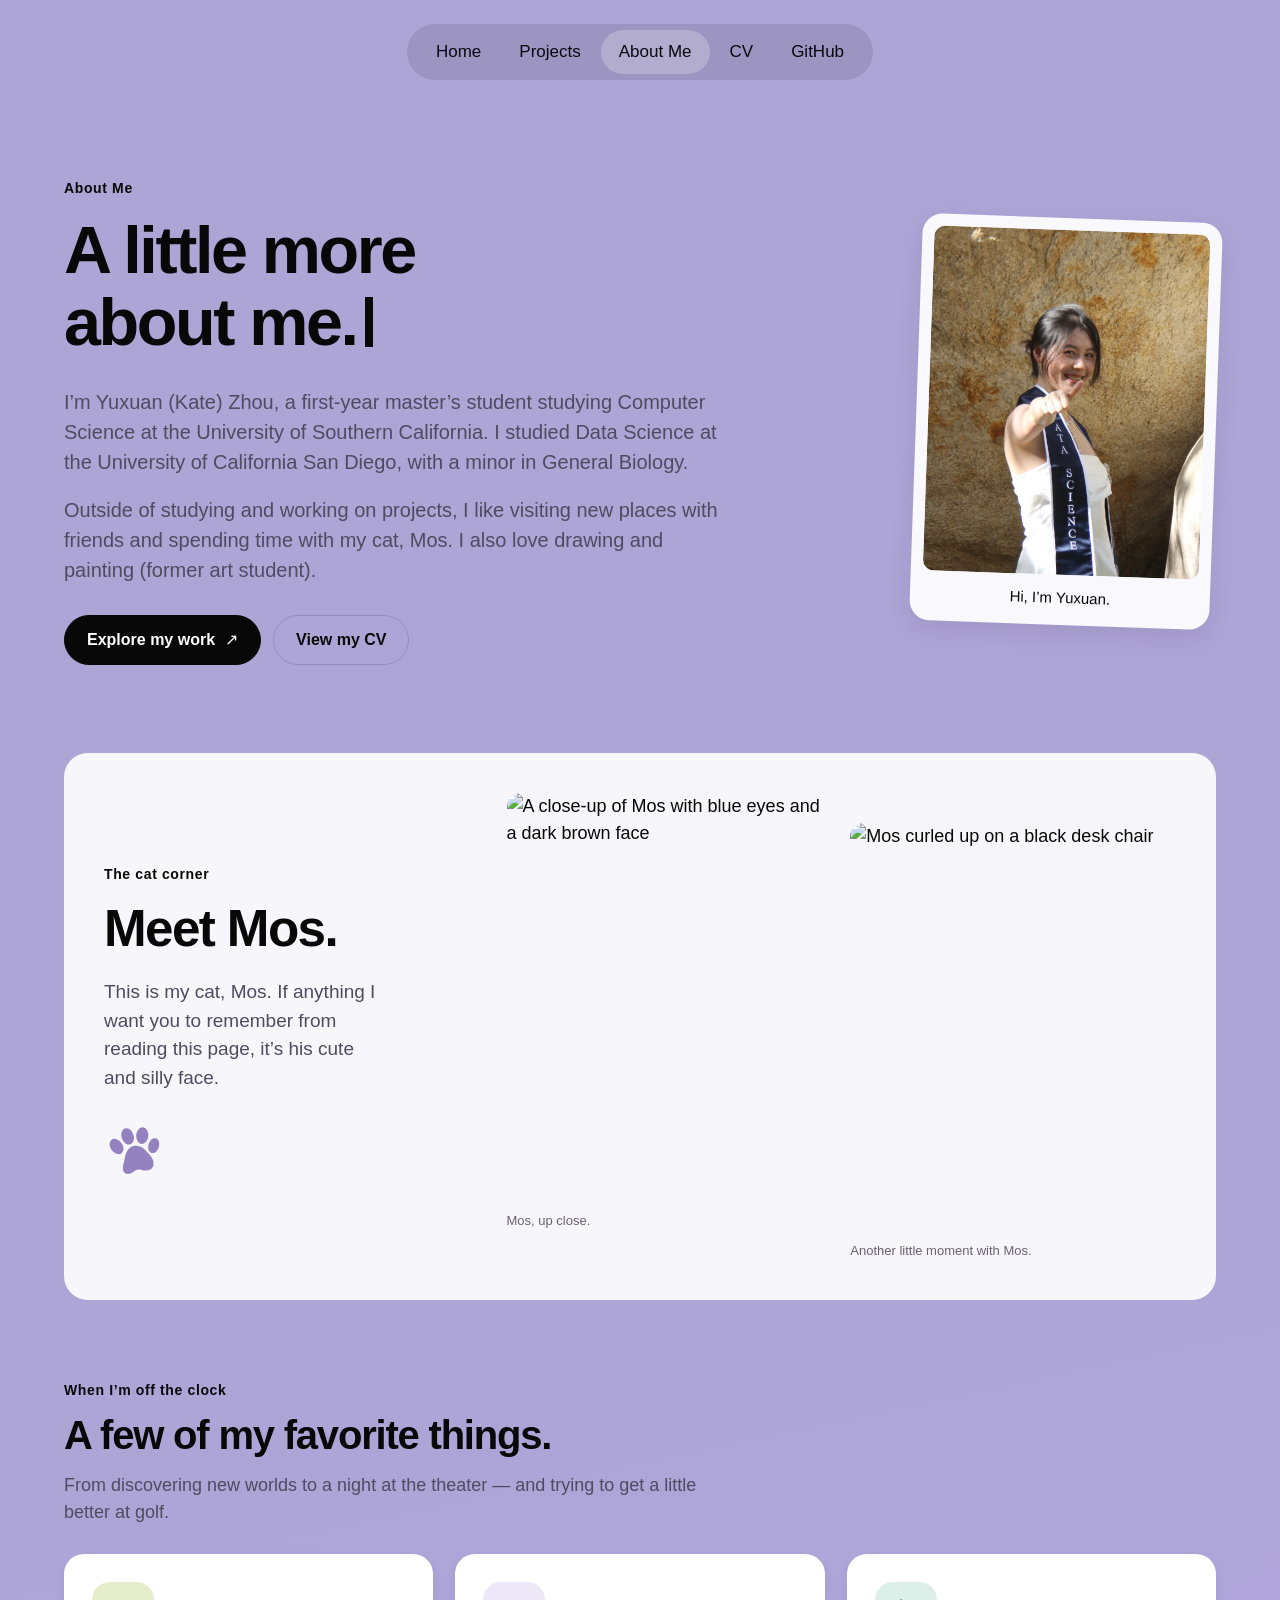
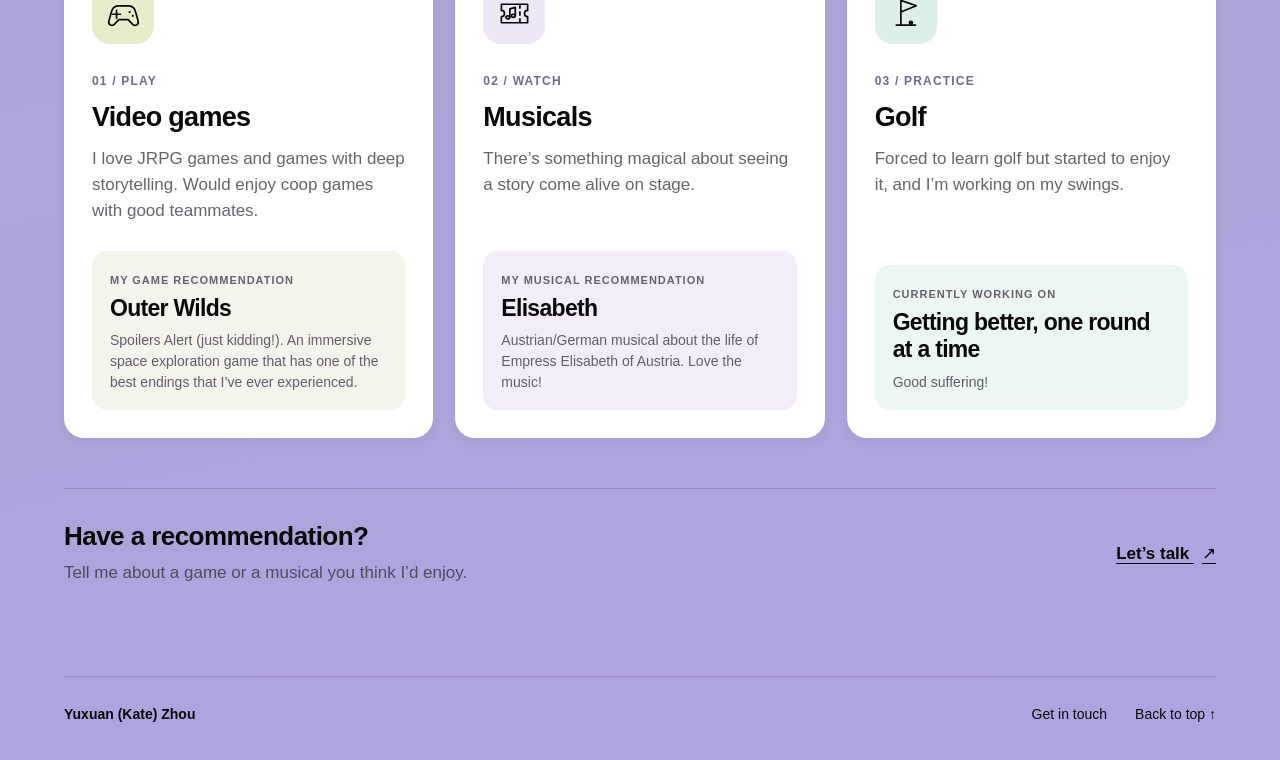
==== about/index.html @ 7f779bfa "New version created" ====
<!DOCTYPE html>
<html lang="en">
<head>
  <meta charset="UTF-8">
  <meta name="viewport" content="width=device-width, initial-scale=1">
  <meta name="description" content="Get to know Yuxuan (Kate) Zhou: a USC computer science master's student, cat owner who enjoys video games, musicals, and golf.">
  <meta name="theme-color" content="#ada5d6">
  <title>About Me — Yuxuan (Kate) Zhou</title>
  <link rel="stylesheet" href="../style.css">
  <link rel="stylesheet" href="style.css">
</head>
<body class="inner-page about-page">
  <main class="page-main" id="main-content">
    <!-- Personal introduction: expand these paragraphs as your story grows. -->
    <header class="about-intro-grid">
      <div class="about-intro-text">
        <p class="eyebrow">About Me</p>
        <h1 class="page-title">A little more<br>about me.</h1>
        <div class="about-bio">
          <p>I’m Yuxuan (Kate) Zhou, a first-year master’s student studying Computer Science at the University of Southern California. I studied Data Science at the University of California San Diego, with a minor in General Biology.</p>
          <p>Outside of studying and working on projects, I like visiting new places with friends and spending time with my cat, Mos. I also love drawing and painting (former art student).</p>
        </div>
        <div class="button-row">
          <a class="button" href="../projects/">Explore my work <span aria-hidden="true">↗</span></a>
          <a class="button secondary" href="../cv/">View my CV</a>
        </div>
      </div>
      <figure class="about-portrait-frame">
        <img src="../images/portrait.JPG" alt="Yuxuan (Kate) Zhou outdoors beside a running track" width="3708" height="2730" fetchpriority="high">
        <figcaption>Hi, I’m Yuxuan.</figcaption>
      </figure>
    </header>

    <!-- Mos: both photographs are original assets from the portfolio. -->
    <section class="about-mos" aria-labelledby="mos-title">
      <div class="about-mos-copy">
        <p class="eyebrow">The cat corner</p>
        <h2 id="mos-title">Meet Mos.</h2>
        <p>This is my cat, Mos. If anything I want you to remember from reading this page, it’s his cute and silly face.</p>
        <svg class="about-paw" aria-hidden="true" viewBox="0 0 80 80" fill="currentColor">
          <ellipse cx="18" cy="30" rx="8" ry="11" transform="rotate(-24 18 30)"/>
          <ellipse cx="35" cy="20" rx="8" ry="11" transform="rotate(-7 35 20)"/>
          <ellipse cx="54" cy="23" rx="8" ry="11" transform="rotate(16 54 23)"/>
          <ellipse cx="66" cy="39" rx="7" ry="10" transform="rotate(29 66 39)"/>
          <path d="M24 51c3-9 8-17 17-17 8 0 13 7 18 17 7 15-4 22-15 16-4-2-7-2-11 0-12 5-17-4-9-16Z"/>
        </svg>
      </div>
      <div class="about-mos-photos">
        <figure>
          <img src="../images/mos.jpeg" alt="A close-up of Mos with blue eyes and a dark brown face" loading="lazy">
          <figcaption>Mos, up close.</figcaption>
        </figure>
        <figure>
          <img src="../images/mos2.jpeg" alt="Mos curled up on a black desk chair" loading="lazy">
          <figcaption>Another little moment with Mos.</figcaption>
        </figure>
      </div>
    </section>

    <!-- Hobbies and recommendations. Each pick is easy to update independently. -->
    <section class="about-interests" aria-labelledby="interests-title">
      <div class="about-section-title">
        <p class="eyebrow">When I’m off the clock</p>
        <h2 id="interests-title">A few of my favorite things.</h2>
        <p class="about-section-description">From discovering new worlds to a night at the theater — and trying to get a little better at golf.</p>
      </div>
      <div class="about-interest-grid">
        <article class="about-interest-card game-card">
          <div class="about-interest-icon about-game-icon">
            <svg aria-hidden="true" viewBox="0 0 48 48" fill="none" stroke="currentColor" stroke-width="2.2" stroke-linecap="round" stroke-linejoin="round">
              <path d="M17 14h14c5 0 8 4 9 9l3 11c1 5-4 7-7 4l-6-6H18l-6 6c-3 3-8 1-7-4l3-11c1-5 4-9 9-9Z"/>
              <path d="M15 20v10m-5-5h10"/>
              <circle cx="32" cy="22" r="1.4" fill="currentColor" stroke="none"/>
              <circle cx="36" cy="27" r="1.4" fill="currentColor" stroke="none"/>
            </svg>
          </div>
          <p class="interest-category">01 / PLAY</p>
          <h3>Video games</h3>
          <p>I love JRPG games and games with deep storytelling. Would enjoy coop games with good teammates.</p>
          <div class="about-interest-pick">
            <span class="pick-label">My game recommendation</span>
            <strong>Outer Wilds</strong>
            <span>Spoilers Alert (just kidding!). An immersive space exploration game that has one of the best endings that I’ve ever experienced. </span>
          </div>
        </article>
        <article class="about-interest-card musical-card">
          <div class="about-interest-icon about-musical-icon">
            <svg aria-hidden="true" viewBox="0 0 48 48" fill="none" stroke="currentColor" stroke-width="2.2" stroke-linecap="round" stroke-linejoin="round">
              <path d="M7 12h34v8a4 4 0 0 0 0 8v8H7v-8a4 4 0 0 0 0-8v-8Z"/>
              <path d="M31 13v4m0 5v4m0 5v4M18 28V18l7-2v10"/>
              <ellipse cx="15.5" cy="29" rx="2.5" ry="2"/>
              <ellipse cx="22.5" cy="27" rx="2.5" ry="2"/>
            </svg>
          </div>
          <p class="interest-category">02 / WATCH</p>
          <h3>Musicals</h3>
          <p>There’s something magical about seeing a story come alive on stage.</p>
          <div class="about-interest-pick">
            <span class="pick-label">My musical recommendation</span>
            <strong>Elisabeth</strong>
            <span>Austrian/German musical about the life of Empress Elisabeth of Austria. Love the music!</span>
          </div>
        </article>
        <article class="about-interest-card golf-card">
          <div class="about-interest-icon about-golf-icon">
            <svg aria-hidden="true" viewBox="0 0 48 48" fill="none" stroke="currentColor" stroke-width="2.2" stroke-linecap="round" stroke-linejoin="round">
              <path d="M18 39V7l20 7-20 8"/>
              <path d="M12 39h25"/>
              <circle cx="31" cy="36" r="3" fill="currentColor" stroke="none"/>
            </svg>
          </div>
          <p class="interest-category">03 / PRACTICE</p>
          <h3>Golf</h3>
          <p>Forced to learn golf but started to enjoy it, and I’m working on my swings.</p>
          <div class="about-interest-pick">
            <span class="pick-label">Currently working on</span>
            <strong>Getting better, one round at a time</strong>
            <span>Good suffering!</span>
          </div>
        </article>
      </div>
    </section>

    <section class="about-recommendation" aria-labelledby="recommendation-title">
      <div>
        <h2 id="recommendation-title">Have a recommendation?</h2>
        <p>Tell me about a game or a musical you think I’d enjoy.</p>
      </div>
      <a class="text-link" href="../contact/">Let’s talk <span aria-hidden="true">↗</span></a>
    </section>
  </main>
  <footer class="site-footer"></footer>
  <script type="module" src="../global.js"></script>
</body>
</html>
---- style.css ----
/* The supplied reference: lavender canvas, generous type, original imagery. */
:root {
  color-scheme: light;
  --background: #ada5d6;
  --background-end: #b0a4e0;
  --nav-background: #9c94c1;
  --ink: #080809;
  --muted: #4f4b60;
  --card-muted: #66646a;
  --line: rgb(36 26 62 / 17%);
  --radius: 17px;
  --content-width: 1152px;
  font-family: Arial, Helvetica, sans-serif;
  font-synthesis: none;
  text-rendering: optimizeLegibility;
  -webkit-font-smoothing: antialiased;
}
* { box-sizing: border-box; }
html { min-width: 320px; scroll-behavior: smooth; scroll-padding-top: 32px; }
body { margin: 0; min-height: 100vh; color: var(--ink); background: linear-gradient(168deg, var(--background) 55%, var(--background-end) 100%); font-size: 18px; line-height: 1.5; }
button, input, textarea, select { font: inherit; }
button, a, input, textarea { -webkit-tap-highlight-color: transparent; }
a { color: inherit; text-underline-offset: 4px; }
button { cursor: pointer; }
img { display: block; max-width: 100%; height: auto; }
h1, h2, h3, p, figure { margin: 0; }
a:focus-visible, button:focus-visible, input:focus-visible, textarea:focus-visible { outline: 3px solid #41305f; outline-offset: 5px; }
[hidden] { display: none !important; }
::selection { background: #e4f4b8; color: #080809; }
.sr-only { position: absolute; width: 1px; height: 1px; padding: 0; margin: -1px; overflow: hidden; clip-path: inset(50%); white-space: nowrap; border: 0; }
.skip-link { position: absolute; z-index: 10; top: 12px; left: 12px; padding: 10px 18px; border-radius: 8px; background: #fff; transform: translateY(-160%); }
.skip-link:focus { transform: translateY(0); }
.site-nav { display: flex; align-items: center; justify-content: center; gap: 2px; width: max-content; max-width: calc(100% - 32px); min-height: 56px; margin: 24px auto 0; padding: 5px 11px; border-radius: 999px; background: var(--nav-background); }
.site-nav a { padding: 11px 18px; border-radius: 999px; color: #09080e; text-decoration: none; white-space: nowrap; font-size: 17px; line-height: 1.3; transition: background 180ms ease; }
.site-nav a:hover, .site-nav a.current { background: rgb(255 255 255 / 22%); }

/* Homepage */
.introduction { margin-top: 141px; }
.hero-heading { width: calc(100% - 184px); max-width: 1160px; margin: 0 auto 80px; font-size: clamp(42px, 5.08vw, 68px); line-height: 1.09; letter-spacing: -2.8px; font-weight: 750; }
.hero-heading > .hero-line { position: relative; display: block; padding-right: .2em; }
.typewriter-reserve { display: block; visibility: hidden; }
.typewriter-output { position: absolute; inset: 0; padding-right: .2em; }
.typewriter-output.is-current::after { content: ''; display: inline-block; width: .15em; height: .84em; margin-left: .04em; margin-right: -.19em; vertical-align: -.025em; background: currentColor; animation: cursor-blink 1s step-end infinite; }
@keyframes cursor-blink { 0%, 49% { opacity: 1; } 50%, 100% { opacity: 0; } }

/* Only the main title of each inner page has a blinking block cursor.
   The Home hero already has its own typing cursor. Section headings and
   project/card headings intentionally remain static. */
main h1.page-title::after {
  content: '';
  display: inline-block;
  box-sizing: border-box;
  width: .13em;
  height: .75em;
  margin-left: .12em;
  vertical-align: -.035em;
  background: currentColor;
  animation: cursor-blink 1s step-end infinite;
}

.about-section { width: calc(100% - 184px); max-width: 1160px; margin-inline: auto; display: grid; grid-template-columns: 1.27fr 1fr; align-items: center; gap: 64px; scroll-margin-top: 40px; }
.about-photo { overflow: hidden; border-radius: var(--radius); background: #c9c4df; aspect-ratio: 576 / 388; }
.about-photo img { width: 100%; height: 100%; object-fit: cover; object-position: 50% 46%; }
.about-copy h2 { margin-bottom: 22px; font-size: clamp(27px, 2.9vw, 40px); line-height: 1.13; letter-spacing: -1px; }
.about-copy p { max-width: 455px; color: var(--muted); font-size: 20px; line-height: 1.32; }
.intro-about-link { display: inline-flex; align-items: center; gap: 14px; margin-top: 27px; font-size: 17px; font-weight: 600; text-decoration: none; }
.intro-about-link:hover { text-decoration: underline; }
.intro-about-link span { font-size: 22px; }
.recent-work { margin-top: 140px; }
.section-heading { display: flex; align-items: baseline; justify-content: space-between; gap: 24px; max-width: 1040px; width: calc(100% - 184px); margin: 0 auto 42px; }
.section-heading h2 { font-size: 48px; line-height: 1.1; letter-spacing: -1.7px; }
.all-projects-link { font-size: 16px; text-decoration: none; white-space: nowrap; }
.all-projects-link span { display: inline-block; margin-left: 8px; transition: transform 180ms ease; }
.all-projects-link:hover span { transform: translate(2px, -2px); }
.all-projects-link:hover { text-decoration: underline; }
.projects { display: grid; grid-template-columns: repeat(3, minmax(0, 1fr)); gap: 32px; align-items: stretch; }
.home-projects { max-width: var(--content-width); width: calc(100% - 128px); margin-inline: auto; }
.project-card { min-width: 0; display: flex; flex-direction: column; overflow: hidden; border-radius: var(--radius); background: #fff; box-shadow: 0 5px 9px rgb(36 26 62 / 7%), 0 0 0 1px rgb(255 255 255 / 15%); transition: transform 200ms ease, box-shadow 200ms ease; }
.project-card:hover { transform: translateY(-5px); box-shadow: 0 12px 26px rgb(36 26 62 / 13%); }
.project-image-link { display: block; aspect-ratio: 1.52; overflow: hidden; background: #f4f3f8; border-bottom: 1px solid #efedf4; }
.project-image-link img { width: 100%; height: 100%; object-fit: contain; transition: transform 350ms ease; }
.project-card:hover .project-image-link img { transform: scale(1.025); }
.project-card-content { display: flex; flex: 1; flex-direction: column; padding: 25px 24px 22px; }
.project-card h2, .project-card h3 { margin-bottom: 12px; font-size: 25px; font-weight: 700; line-height: 1.16; letter-spacing: -.65px; }
.project-card h2 a, .project-card h3 a { text-decoration: none; }
.project-card h2 a:hover, .project-card h3 a:hover { text-decoration: underline; }
.project-card p { color: var(--card-muted); font-size: 18px; line-height: 1.4; }
.project-meta { display: flex; align-items: center; justify-content: space-between; gap: 16px; margin-top: auto; padding-top: 30px; font-size: 18px; }
.project-arrow { font-size: 24px; line-height: 1; }
.project-poster-link { align-self: flex-start; margin-top: 14px; color: #4b386f; font-size: 15px; font-weight: 700; text-decoration-thickness: 1px; }
.project-poster-link:hover { color: #181025; }
.sepsis-poster { margin: 0 0 36px; }
.sepsis-poster a { display: block; border-radius: 14px; overflow: hidden; background: #fff; box-shadow: 0 5px 18px rgb(36 26 62 / 12%); }
.sepsis-poster img { width: 100%; height: auto; }
.sepsis-poster figcaption { margin-top: 12px; color: var(--muted); font-size: 14px; }
.sepsis-overview { margin-bottom: 30px; }
.sepsis-overview h2 { margin-bottom: 18px; font-size: 30px; letter-spacing: -.5px; }
.sepsis-overview p { max-width: 860px; color: #514d5a; }
.sepsis-overview p + p { margin-top: 16px; }
.sepsis-stats { display: grid; grid-template-columns: repeat(5, minmax(0, 1fr)); gap: 14px; margin: 28px 0; }
.sepsis-stats > div { min-width: 0; padding: 18px 14px; border-radius: 13px; background: #eeeaf9; }
.sepsis-stats dt { color: #605875; font-size: 12px; font-weight: 700; line-height: 1.25; text-transform: uppercase; letter-spacing: .04em; }
.sepsis-stats dd { margin: 6px 0 0; font-size: clamp(18px, 2.4vw, 28px); font-weight: 800; line-height: 1.1; }
.sepsis-overview .sepsis-note { color: #665c76; font-size: 14px; }
@media (max-width: 800px) { .sepsis-stats { grid-template-columns: repeat(3, minmax(0, 1fr)); } }
@media (max-width: 560px) { .sepsis-stats { grid-template-columns: repeat(2, minmax(0, 1fr)); } }
.site-footer { display: flex; align-items: center; justify-content: space-between; gap: 24px; max-width: var(--content-width); width: calc(100% - 128px); margin: 90px auto 0; padding: 27px 0 35px; border-top: 1px solid var(--line); font-size: 14px; }
.site-footer a { text-decoration: none; }
.site-footer a:hover { text-decoration: underline; }
.footer-name { font-weight: 700; }
.footer-links { display: flex; gap: 28px; }
.noscript-note { max-width: var(--content-width); margin: 24px auto; padding: 24px; }

/* Shared inner-page layout */
.page-main { max-width: var(--content-width); width: calc(100% - 128px); margin: 98px auto 0; }
.page-heading { margin-bottom: 48px; }
.eyebrow { margin-bottom: 16px; font-size: 14px; font-weight: 600; letter-spacing: .045em; }
.page-title { font-size: clamp(42px, 5.2vw, 68px); line-height: 1.08; letter-spacing: -2.4px; margin-bottom: 22px; }
.page-description { max-width: 740px; color: var(--muted); font-size: 21px; line-height: 1.5; }
.surface { padding: 40px; border-radius: 20px; background: #fff; box-shadow: 0 5px 15px rgb(36 26 62 / 5%); }
.button { display: inline-flex; align-items: center; justify-content: center; gap: 10px; min-height: 48px; padding: 12px 22px; border: 1px solid var(--ink); border-radius: 999px; background: var(--ink); color: #fff; font-size: 16px; font-weight: 600; text-decoration: none; transition: background 180ms ease, transform 180ms ease; }
.button:hover { background: #302840; transform: translateY(-1px); }
.button.secondary { background: transparent; color: var(--ink); border-color: var(--line); }
.button.secondary:hover { background: rgb(255 255 255 / 30%); }
.text-link { font-weight: 600; }
.button-row { display: flex; flex-wrap: wrap; gap: 12px; margin-top: 24px; }
.project-toolbar { display: flex; align-items: center; justify-content: space-between; flex-wrap: wrap; gap: 20px; margin-bottom: 24px; }
.year-filters { display: flex; flex-wrap: wrap; gap: 8px; }
.filter-button { min-height: 42px; border: 1px solid var(--line); border-radius: 999px; padding: 8px 18px; background: transparent; color: var(--ink); font-size: 15px; transition: background 180ms ease; }
.filter-button:hover { background: rgb(255 255 255 / 22%); }
.filter-button[aria-pressed="true"] { background: var(--ink); border-color: var(--ink); color: #fff; }
.search-field { display: flex; align-items: center; gap: 10px; width: 280px; max-width: 100%; padding: 10px 15px; border: 1px solid var(--line); border-radius: 999px; background: rgb(255 255 255 / 18%); }
.search-field input { width: 100%; min-width: 0; padding: 0; border: 0; outline: 0; background: transparent; color: var(--ink); font-size: 15px; }
.search-field input::placeholder { color: var(--muted); opacity: 1; }
.search-field:focus-within { outline: 2px solid #41305f; outline-offset: 3px; }
.project-count { margin-bottom: 22px; color: var(--muted); font-size: 15px; }
.empty-state { grid-column: 1 / -1; padding: 56px 24px; border: 1px solid var(--line); border-radius: var(--radius); text-align: center; }
.empty-state h2 { margin-bottom: 12px; font-size: 30px; letter-spacing: -.5px; }
.empty-state p { margin-bottom: 24px; color: var(--muted); }
.resume-hero { display: grid; grid-template-columns: 185px 1fr; align-items: center; gap: 40px; margin-bottom: 48px; }
.resume-photo { width: 185px; height: 185px; border-radius: 50%; object-fit: cover; object-position: 50% 40%; }
.resume-hero .page-title { font-size: clamp(36px, 4.7vw, 60px); }
.resume-contact { display: flex; flex-wrap: wrap; gap: 8px 24px; margin: 18px 0; padding: 0; list-style: none; font-size: 15px; }
.resume-meta { color: #716a7c; font-size: 15px; margin-bottom: 8px; }
.resume-section { padding-top: 30px; margin-top: 30px; border-top: 1px solid var(--line); }
.resume-section h2 { font-size: 29px; line-height: 1.2; letter-spacing: -.6px; margin-bottom: 25px; }
.resume-entry + .resume-entry { margin-top: 28px; }
.resume-entry h3 { font-size: 20px; line-height: 1.35; margin-bottom: 6px; }
.resume-entry p, .resume-section li { color: #514d5a; }
.resume-section ul { padding-left: 22px; margin: 12px 0 0; }
.resume-section li + li { margin-top: 7px; }
.contact-surface { max-width: 790px; }
.contact-form { display: grid; gap: 24px; max-width: 750px; }
.form-field { display: grid; gap: 8px; }
.form-field label { font-size: 16px; font-weight: 600; }
.form-field input, .form-field textarea { min-width: 0; width: 100%; padding: 13px 15px; border: 1px solid #d8d3e3; border-radius: 10px; background: #faf9fc; color: var(--ink); font-size: 16px; }
.form-field textarea { resize: vertical; min-height: 180px; }
.form-status, .form-help { font-size: 15px; color: var(--muted); }
.form-help { margin-bottom: 24px; }
.contact-form .button { justify-self: start; }
.article-layout { display: grid; grid-template-columns: minmax(0, 1.15fr) minmax(0, 1fr); gap: 40px; align-items: start; }
.article-image { width: 100%; overflow: hidden; border-radius: 12px; background: #fff; }
.page-heading > .text-link { display: inline-block; margin-bottom: 26px; font-size: 15px; }
.article-body h2 { margin-bottom: 18px; font-size: 30px; line-height: 1.2; letter-spacing: -.6px; }
.article-body p + p { margin-top: 18px; }
.article-body p { color: #514d5a; }
.article-body .button { margin-top: 26px; }
.article-facts { display: grid; gap: 18px; margin: 28px 0; }
.article-facts dt { font-size: 13px; text-transform: uppercase; letter-spacing: .07em; color: #716a7c; }
.article-facts dd { margin: 3px 0 0; font-weight: 600; }

/* Research document pages: scrollable complete PDF with direct-open fallback. */
.poster-section, .document-section { margin: 0 0 42px; }
.document-section { margin-top: 44px; }
.document-heading { display: flex; align-items: end; justify-content: space-between; flex-wrap: wrap; gap: 14px; margin-bottom: 18px; }
.document-heading .eyebrow { margin-bottom: 6px; }
.document-heading h2 { font-size: clamp(26px, 3vw, 38px); line-height: 1.2; letter-spacing: -.8px; }
.document-heading .text-link { font-size: 15px; }
.document-reader { overflow: hidden; border: 1px solid var(--line); border-radius: 16px; background: #fff; box-shadow: 0 5px 18px rgb(36 26 62 / 9%); }
.document-reader-top { display: flex; align-items: center; justify-content: space-between; flex-wrap: wrap; gap: 8px; padding: 14px 20px; border-bottom: 1px solid #e3deef; font-size: 14px; }
.document-reader-top span { color: var(--muted); }
.document-reader iframe { display: block; width: 100%; height: min(80vh, 940px); min-height: 550px; border: 0; background: #fff; }
.reader-actions { margin: 18px 20px; }
.reader-fallback { padding: 12px 20px 18px; color: var(--muted); font-size: 15px; }
.report-missing { padding: 28px; background: #fff; }
.report-missing h3 { margin: 0 0 12px; font-size: 23px; }
.report-missing p { margin: 10px 0; color: var(--muted); font-size: 16px; }
.report-missing code { overflow-wrap: anywhere; color: #452a71; }
@media (max-width: 560px) {
  .document-reader iframe { min-height: 520px; height: 72vh; }
  .document-reader-top { padding: 12px 16px; }
  .report-missing { padding: 20px; }
}

/* Existing code-statistics page. */
body:has(#chart) { padding-inline: max(24px, calc((100% - 1152px) / 2)); }
#stats dl, dl.stats { display: flex; flex-wrap: wrap; gap: 24px; }
.gridlines { color: #ccc; }
#commit-tooltip { background: #fff; padding: 16px; border-radius: 10px; opacity: 0; visibility: hidden; transition: opacity 180ms ease; }
.tooltip { position: fixed; top: 1em; left: 1em; }
circle.selected { fill: #ed687b; }
.selection { fill-opacity: .1; stroke: #080809; stroke-dasharray: 5 3; }

@media (min-width: 1220px) {
  .hero-heading, .about-section { width: calc(100% - 120px); max-width: 1160px; margin-left: max(72px, calc((100% - 1040px) / 2)); margin-right: 0; }
  .hero-heading { font-size: 64px; }
  .hero-heading > .hero-line { white-space: nowrap; }
  .about-section { grid-template-columns: 576px minmax(0, 1fr); max-width: 1096px; }
}
@media (max-width: 1099px) {
  .introduction { margin-top: 100px; }
  .hero-heading, .about-section { width: calc(100% - 96px); }
  .hero-heading { margin-bottom: 64px; font-size: clamp(40px, 5.3vw, 58px); letter-spacing: -2px; }
  .about-section { gap: 36px; grid-template-columns: 1.1fr 1fr; }
  .about-copy p { font-size: 18px; line-height: 1.45; }
  .about-copy h2 { font-size: 30px; }
  .home-projects, .page-main, .site-footer { width: calc(100% - 64px); }
  .section-heading { width: calc(100% - 96px); }
  .projects { gap: 22px; }
  .project-card-content { padding: 22px 20px; }
  .project-card h2, .project-card h3 { font-size: 23px; }
  .project-card p { font-size: 17px; }
  .recent-work { margin-top: 100px; }
}
@media (max-width: 800px) {
  .projects { grid-template-columns: repeat(2, minmax(0, 1fr)); }
  .about-section { grid-template-columns: 1fr; gap: 30px; }
  .about-photo { aspect-ratio: 1.55; }
  .about-copy { max-width: 610px; }
  .about-copy p { max-width: none; font-size: 19px; }
  .about-copy h2 { font-size: 34px; margin-bottom: 16px; }
  .recent-work { margin-top: 80px; }
  .section-heading h2 { font-size: 40px; }
  .page-main { margin-top: 72px; }
  .article-layout { grid-template-columns: 1fr; }
  .resume-hero { grid-template-columns: 130px 1fr; gap: 28px; }
  .resume-photo { width: 130px; height: 130px; }
  .surface { padding: 30px; }
}
@media (max-width: 560px) {
  html { scroll-padding-top: 20px; }
  body { font-size: 17px; }
  .site-nav { margin-top: 18px; min-height: 50px; padding: 4px 7px; gap: 0; }
  .site-nav a { padding: 10px 10px; font-size: 14px; }
  .introduction { margin-top: 68px; }
  .hero-heading, .about-section, .section-heading, .home-projects, .page-main, .site-footer { width: calc(100% - 40px); }
  .hero-heading { margin-bottom: 40px; font-size: clamp(36px, 8.5vw, 46px); line-height: 1.1; letter-spacing: -1.65px; }
  .hero-heading > .hero-line + .hero-line { margin-top: 7px; }
  .about-section { gap: 28px; }
  .about-photo { aspect-ratio: 1.33; border-radius: 14px; }
  .about-copy h2 { font-size: 29px; letter-spacing: -.8px; }
  .about-copy p { font-size: 18px; line-height: 1.5; }
  .recent-work { margin-top: 68px; }
  .section-heading { gap: 12px; margin-bottom: 26px; }
  .section-heading h2 { font-size: 34px; letter-spacing: -1.3px; }
  .all-projects-link { font-size: 14px; }
  .all-projects-link span { margin-left: 4px; }
  .projects { grid-template-columns: 1fr; gap: 26px; }
  .project-card-content { padding: 24px; }
  .project-card h2, .project-card h3 { font-size: 25px; }
  .project-card p { font-size: 18px; }
  .project-meta { padding-top: 28px; }
  .site-footer { flex-direction: column; align-items: flex-start; gap: 15px; margin-top: 64px; padding-block: 24px 30px; }
  .footer-links { width: 100%; justify-content: space-between; }
  .page-main { margin-top: 60px; }
  .page-heading { margin-bottom: 35px; }
  .page-title { font-size: 43px; letter-spacing: -1.8px; }
  .page-description { font-size: 19px; }
  .project-toolbar { gap: 18px; }
  .year-filters { gap: 6px; }
  .filter-button { padding-inline: 14px; }
  .search-field { width: 100%; }
  .surface { padding: 24px; border-radius: 16px; }
  .resume-hero { grid-template-columns: 1fr; gap: 24px; }
  .resume-photo { width: 140px; height: 140px; }
  .resume-hero .page-title { font-size: 40px; }
  .resume-contact { flex-direction: column; gap: 9px; overflow-wrap: anywhere; }
  .resume-section h2 { font-size: 26px; }
  .article-layout { gap: 28px; }
  .article-body h2 { font-size: 27px; }
}
@media (max-width: 380px) {
  .site-nav { padding-inline: 5px; }
  .site-nav a { padding-inline: 9px; font-size: 13px; }
}
@media (prefers-reduced-motion: reduce) {
  html { scroll-behavior: auto; }
  *, *::before, *::after { transition: none !important; animation: none !important; }
  .typewriter-output::after { display: none !important; }
  main h1.page-title::after { display: none !important; }
}
@media print {
  body { background: #fff; color: #000; font-size: 11pt; }
  .site-nav, .site-footer, .skip-link, [data-print], .print-hidden { display: none !important; }
  main h1.page-title::after, .typewriter-output::after { display: none !important; }
  .page-main { width: 100%; max-width: none; margin: 0; }
  .surface { padding: 0; box-shadow: none; }
  .resume-hero { grid-template-columns: 90px 1fr; gap: 20px; margin-bottom: 20px; }
  .resume-photo { width: 90px; height: 90px; }
  .resume-hero .page-title { font-size: 27pt; }
  .resume-section { margin-top: 18px; padding-top: 18px; }
  .resume-section h2 { font-size: 17pt; break-after: avoid; }
  .resume-entry { break-inside: avoid; }
  a { text-decoration: none; }
}
---- about/style.css ----
/* Page-specific layout; shared typography and navigation live in ../style.css. */
.about-intro-grid {
  display: grid;
  grid-template-columns: minmax(0, 1fr) 300px;
  align-items: center;
  gap: 88px;
}
.about-intro-text .page-title { margin-bottom: 28px; }
.about-bio { max-width: 660px; font-size: 20px; line-height: 1.5; color: var(--muted); }
.about-bio p + p { margin-top: 18px; }
.about-intro-text .button-row { margin-top: 30px; }
.about-portrait-frame { padding: 12px 12px 15px; border-radius: 20px; background: #f9f8fc; transform: rotate(2deg); box-shadow: 0 9px 24px rgb(36 26 62 / 10%); }
.about-portrait-frame img { width: 100%; aspect-ratio: 4 / 5; height: auto; object-fit: cover; object-position: 53% 45%; border-radius: 11px; }
.about-portrait-frame figcaption { margin-top: 12px; text-align: center; font-size: 15px; }

.about-mos { display: grid; grid-template-columns: minmax(0, .7fr) minmax(0, 1.3fr); align-items: center; gap: 42px; margin-top: 88px; padding: 40px; border-radius: 24px; background: #f7f6fb; }
.about-mos-copy h2 { font-size: clamp(38px, 4vw, 54px); line-height: 1.08; letter-spacing: -1.6px; margin-bottom: 22px; }
.about-mos-copy > p:not(.eyebrow) { max-width: 285px; color: var(--muted); font-size: 19px; line-height: 1.5; }
.about-paw { width: 61px; height: 61px; margin-top: 28px; color: #9382bf; transform: rotate(-12deg); }
.about-mos-photos { display: grid; grid-template-columns: repeat(2, minmax(0, 1fr)); gap: 18px; align-items: start; }
.about-mos-photos figure:nth-child(2) { padding-top: 30px; }
.about-mos-photos img { width: 100%; aspect-ratio: 4 / 5; height: auto; object-fit: cover; object-position: center; border-radius: 14px; }
.about-mos-photos figcaption { padding-top: 11px; font-size: 13px; color: #696273; }

.about-interests { margin-top: 80px; }
.about-section-title { margin-bottom: 28px; }
.about-section-title h2 { font-size: 40px; line-height: 1.12; letter-spacing: -1.2px; }
.about-section-title .eyebrow { margin-bottom: 12px; }
.about-interest-grid { display: grid; grid-template-columns: repeat(3, minmax(0, 1fr)); gap: 22px; align-items: stretch; }
.about-interest-card { display: flex; flex-direction: column; padding: 28px; min-width: 0; border-radius: 20px; background: #fff; box-shadow: 0 5px 12px rgb(36 26 62 / 5%); }
.about-interest-icon { display: flex; align-items: center; justify-content: center; width: 62px; height: 62px; border-radius: 18px; margin-bottom: 28px; }
.about-game-icon { background: #e6edcb; }
.about-musical-icon { background: #eee7f8; }
.about-golf-icon { background: #dcf0e9; }
.about-interest-icon svg { width: 37px; height: 37px; }
.about-interest-card h3 { margin-bottom: 12px; font-size: 27px; letter-spacing: -.7px; line-height: 1.2; }
.about-interest-card > p:not(.interest-category) { color: var(--card-muted); font-size: 17px; line-height: 1.55; }
.about-section-description { max-width: 680px; margin-top: 14px; font-size: 18px; line-height: 1.5; color: var(--muted); }
.about-interest-card .interest-category { color: #726987; margin-bottom: 11px; font-size: 12px; line-height: 1.5; font-weight: 700; letter-spacing: .10em; }
.about-interest-pick { display: flex; flex-direction: column; gap: 8px; margin-top: auto; padding: 22px 18px 18px; border-radius: 15px; background: #f4f4ec; }
.musical-card .about-interest-pick { background: #f2edf9; }
.golf-card .about-interest-pick { background: #edf7f2; }
.about-interest-card > p:not(.interest-category) { margin-bottom: 26px; }
.about-interest-pick .pick-label { font-size: 11px; line-height: 1.3; font-weight: 700; text-transform: uppercase; letter-spacing: .09em; color: #67606c; }
.about-interest-pick strong { font-size: 23px; line-height: 1.18; letter-spacing: -.7px; }
.about-interest-pick > span:last-child { color: #625d69; font-size: 14px; line-height: 1.48; }
.about-recommendation { display: flex; justify-content: space-between; align-items: center; gap: 24px; padding-top: 32px; margin-top: 50px; border-top: 1px solid var(--line); }
.about-recommendation h2 { margin-bottom: 8px; font-size: 26px; letter-spacing: -.55px; line-height: 1.2; }
.about-recommendation p { color: var(--muted); font-size: 17px; }
.about-recommendation > a { white-space: nowrap; font-size: 17px; }
.about-recommendation > a span { margin-left: 8px; }

@media (max-width: 1099px) {
  .about-intro-grid { grid-template-columns: minmax(0, 1fr) 240px; gap: 48px; }
  .about-bio { font-size: 19px; }
  .about-mos { grid-template-columns: minmax(0, .8fr) minmax(0, 1.2fr); gap: 30px; padding: 30px; }
  .about-mos-photos { gap: 13px; }
}
@media (max-width: 800px) {
  .about-intro-grid { grid-template-columns: minmax(0, 1fr) 210px; gap: 28px; align-items: start; }
  .about-intro-grid .page-title { font-size: 47px; }
  .about-portrait-frame { margin-top: 42px; }
  .about-mos { grid-template-columns: 1fr; gap: 24px; margin-top: 64px; }
  .about-mos-copy > p:not(.eyebrow) { max-width: 490px; }
  .about-paw { display: none; }
  .about-mos-photos { gap: 20px; }
  .about-mos-photos img { aspect-ratio: 1 / 1; }
  .about-mos-photos figure:nth-child(2) { padding-top: 0; }
  .about-interests { margin-top: 60px; }
  .about-interest-grid { grid-template-columns: repeat(2, minmax(0, 1fr)); }
  .about-interest-card:last-child { grid-column: 1 / -1; }
  .about-interest-card { padding: 27px; }
  .about-recommendation { align-items: flex-start; }
}
@media (max-width: 560px) {
  .about-intro-grid { grid-template-columns: 1fr; gap: 36px; }
  .about-intro-grid .page-title { font-size: 46px; letter-spacing: -1.7px; }
  .about-bio { font-size: 18px; }
  .about-portrait-frame { width: min(76%, 270px); margin: 0 auto; transform: rotate(2deg); }
  .about-portrait-frame img { aspect-ratio: 1 / 1; }
  .about-mos { margin-top: 58px; padding: 26px 22px; border-radius: 19px; }
  .about-mos-copy h2 { font-size: 42px; margin-bottom: 16px; }
  .about-mos-copy > p:not(.eyebrow) { font-size: 18px; }
  .about-mos-photos { gap: 14px; }
  .about-mos-photos img { aspect-ratio: 3 / 4; border-radius: 10px; }
  .about-mos-photos figcaption { font-size: 12px; line-height: 1.4; }
  .about-section-title h2 { font-size: 33px; letter-spacing: -.9px; }
  .about-interest-grid { grid-template-columns: 1fr; gap: 20px; }
  .about-interest-card:last-child { grid-column: auto; }
  .about-interest-card { padding: 27px; }
  .about-interest-icon { margin-bottom: 22px; }
  .about-interest-card h3 { font-size: 27px; }
  .about-interest-card > p:not(.interest-category) { font-size: 18px; }
  .about-recommendation { flex-direction: column; gap: 19px; margin-top: 36px; padding-top: 28px; }
  .about-recommendation h2 { font-size: 24px; }
}
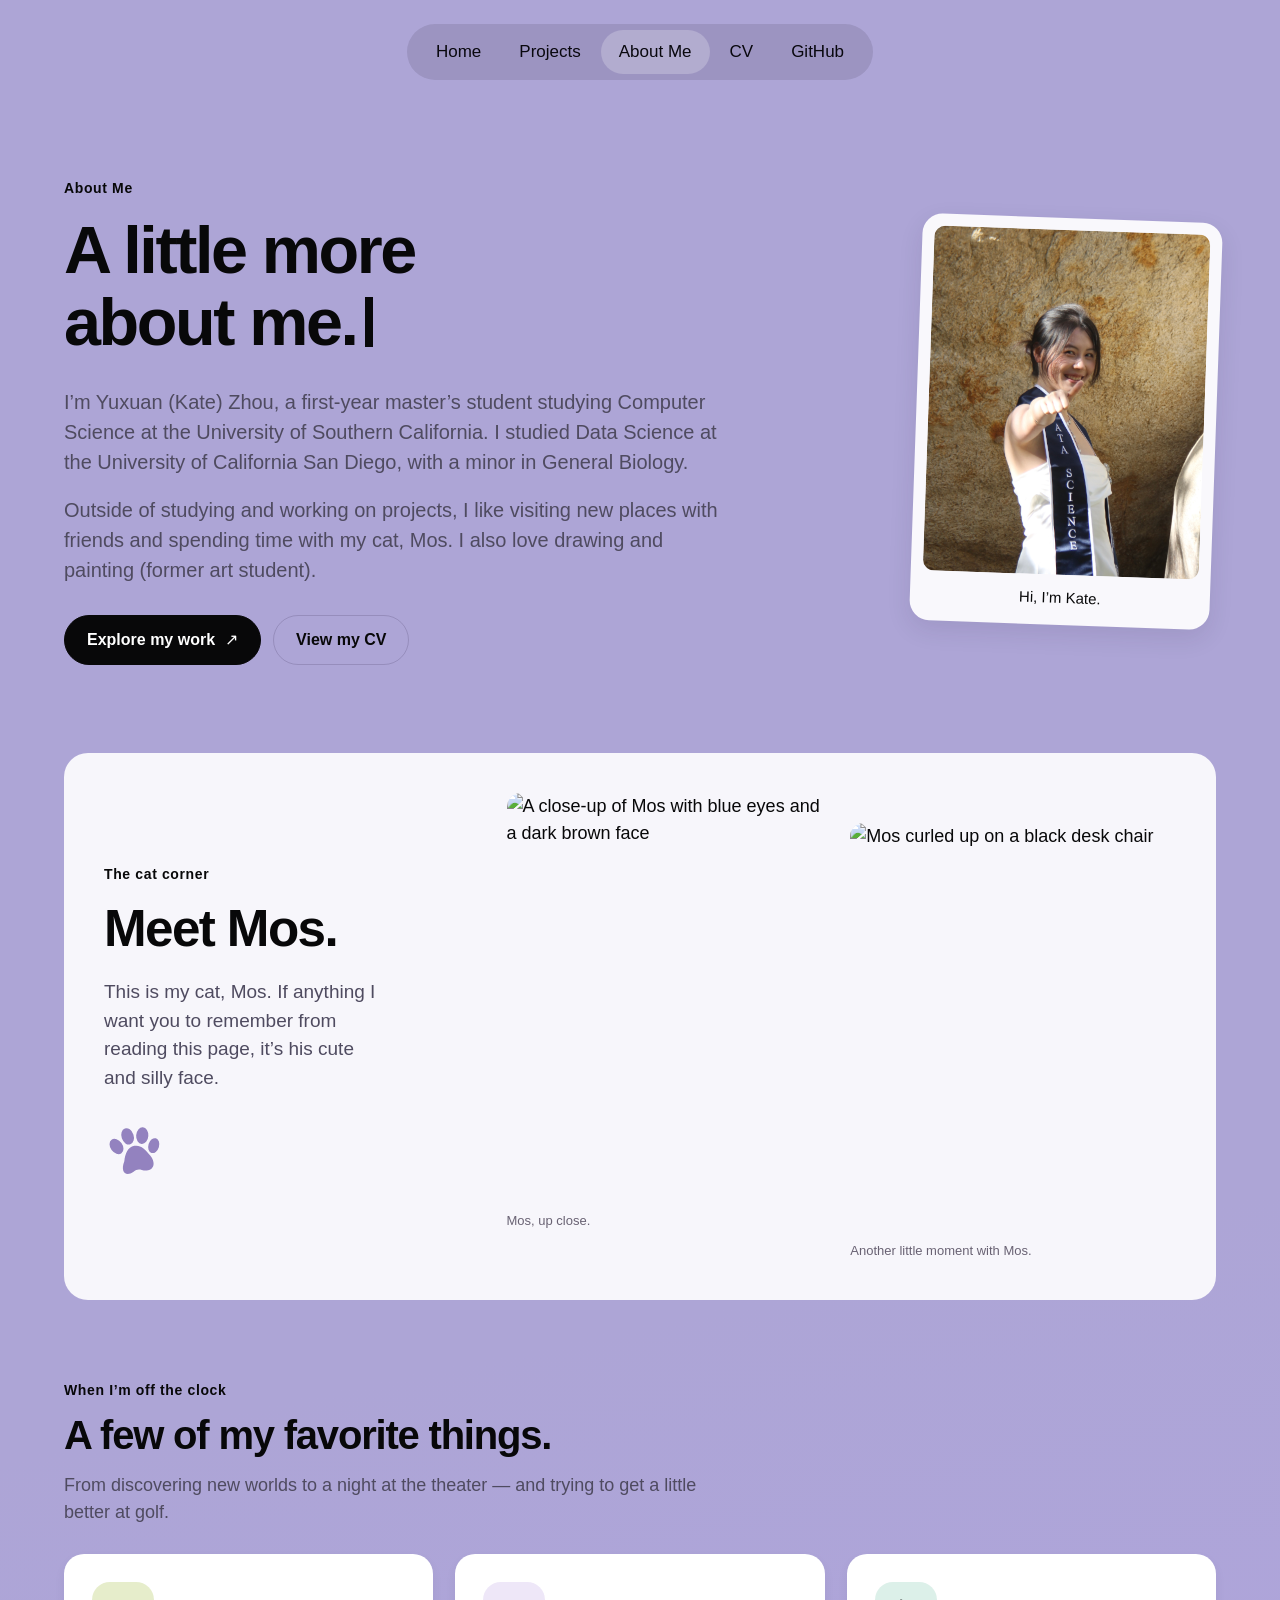
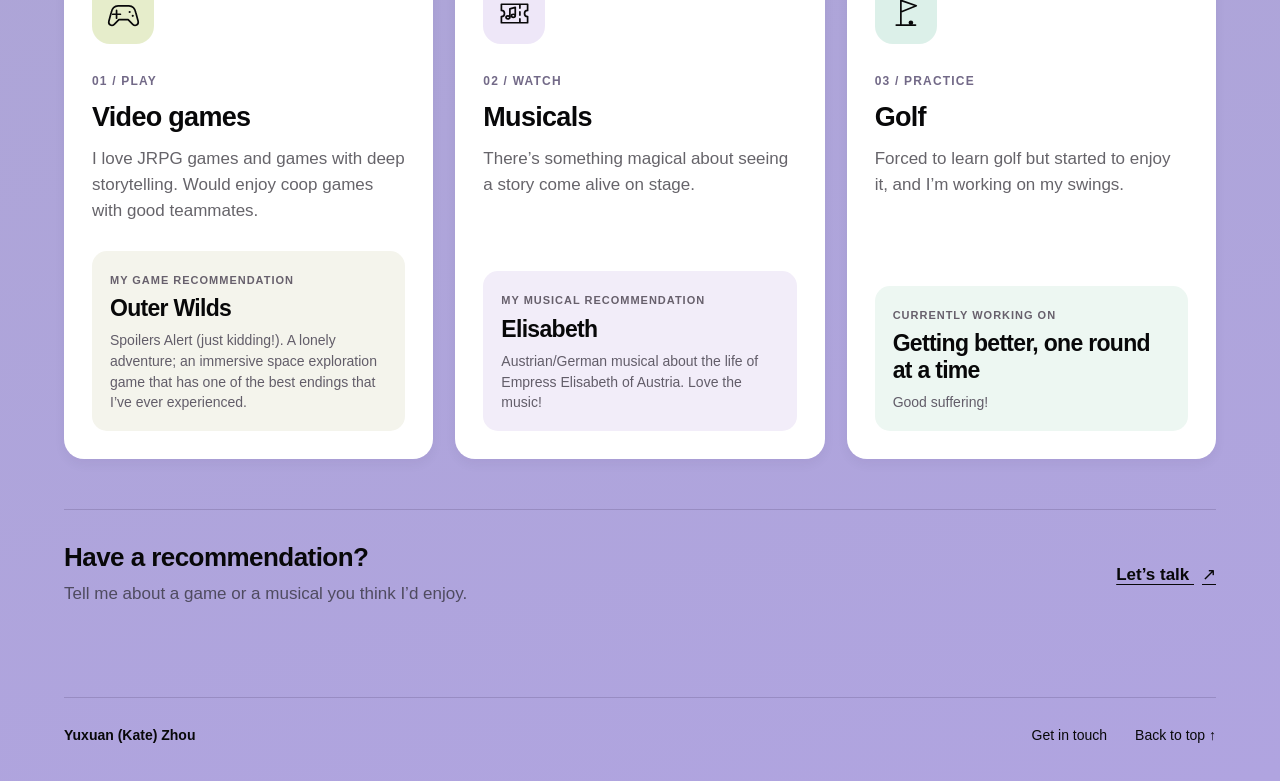
==== commit 6a9fa764: "minor changes" ====
--- a/about/index.html
+++ b/about/index.html
@@ -27,7 +27,7 @@
       </div>
       <figure class="about-portrait-frame">
         <img src="../images/portrait.JPG" alt="Yuxuan (Kate) Zhou outdoors beside a running track" width="3708" height="2730" fetchpriority="high">
-        <figcaption>Hi, I’m Yuxuan.</figcaption>
+        <figcaption>Hi, I’m Kate.</figcaption>
       </figure>
     </header>
 
@@ -80,7 +80,7 @@
           <div class="about-interest-pick">
             <span class="pick-label">My game recommendation</span>
             <strong>Outer Wilds</strong>
-            <span>Spoilers Alert (just kidding!). An immersive space exploration game that has one of the best endings that I’ve ever experienced. </span>
+            <span>Spoilers Alert (just kidding!). A lonely adventure; an immersive space exploration game that has one of the best endings that I’ve ever experienced. </span>
           </div>
         </article>
         <article class="about-interest-card musical-card">
